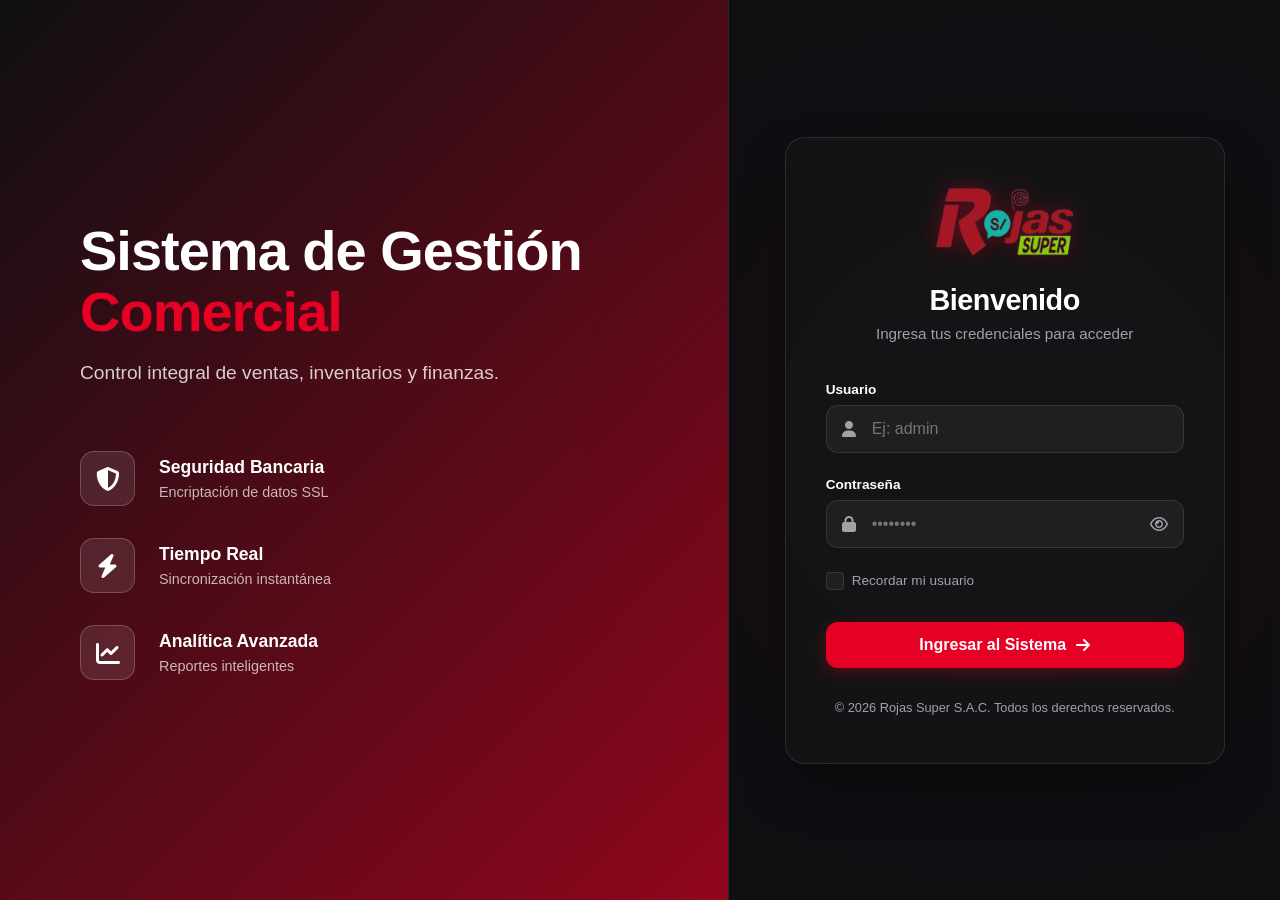
==== html/login.html @ 98aa7dab "etelpraim" ====
<!DOCTYPE html>
<html lang="es">
<head>
    <meta charset="UTF-8">
    <meta name="viewport" content="width=device-width, initial-scale=1.0">
    <link rel="shortcut icon" href="../img/img/LogoYapeRojas.png" type="image/png">
    <title>Acceso Seguro - Rojas Market</title>
    
    <link rel="preconnect" href="https://fonts.googleapis.com">
    <link rel="preconnect" href="https://fonts.gstatic.com" crossorigin>
    <link href="https://fonts.googleapis.com/css2?family=Merriweather:ital,opsz,wght@0,18..144,300..900;1,18..144,300..900&display=swap" rel="stylesheet">
    
    <link rel="stylesheet" href="https://cdnjs.cloudflare.com/ajax/libs/font-awesome/6.4.0/css/all.min.css">
    
    <link rel="stylesheet" href="../css/login.css">
</head>
<body>
    
    <div class="contenedor-login">
        
        <div class="panel-izquierdo">
            <div class="overlay-gradiente"></div>
            
            <div class="contenido-panel-izquierdo">
                <div class="branding">
                    <h1>Sistema de Gestión<br><span>Comercial</span></h1>
                    <p>Control integral de ventas, inventarios y finanzas.</p>
                </div>

                <div class="features-list">
                    <div class="feature">
                        <div class="icon-box"><i class="fas fa-shield-alt"></i></div>
                        <div>
                            <h4>Seguridad Bancaria</h4>
                            <small>Encriptación de datos SSL</small>
                        </div>
                    </div>
                    <div class="feature">
                        <div class="icon-box"><i class="fas fa-bolt"></i></div>
                        <div>
                            <h4>Tiempo Real</h4>
                            <small>Sincronización instantánea</small>
                        </div>
                    </div>
                    <div class="feature">
                        <div class="icon-box"><i class="fas fa-chart-line"></i></div>
                        <div>
                            <h4>Analítica Avanzada</h4>
                            <small>Reportes inteligentes</small>
                        </div>
                    </div>
                </div>
            </div>
        </div>

        <div class="panel-derecho">
            <div class="form-wrapper">
                
                <div class="header-form">
                    <img src="../img/img/LogoYapeRojas.png" class="logo-login" alt="Logo Rojas">
                    <h2>Bienvenido</h2>
                    <p>Ingresa tus credenciales para acceder</p>
                </div>

                <form id="formularioLogin" autocomplete="off">
                    <div class="input-group">
                        <label for="username">Usuario</label>
                        <div class="input-field">
                            <i class="fas fa-user input-icon"></i>
                            <input type="text" id="username" placeholder="Ej: admin" required>
                        </div>
                    </div>

                    <div class="input-group">
                        <label for="password">Contraseña</label>
                        <div class="input-field">
                            <i class="fas fa-lock input-icon"></i>
                            <input type="password" id="password" placeholder="••••••••" required>
                            <i class="far fa-eye toggle-pass" id="btnTogglePass" title="Ver contraseña"></i>
                        </div>
                    </div>
                    
                    <div class="options-login">
                        <label class="remember-me">
                            <input type="checkbox" id="chkRemember">
                            <span class="checkmark"></span>
                            Recordar mi usuario
                        </label>
                    </div>

                    <button type="submit" class="btn-login">
                        <span>Ingresar al Sistema</span>
                        <i class="fas fa-arrow-right"></i>
                    </button>
                </form>

                <div class="footer-form">
                    <p>© 2026 Rojas Super S.A.C. Todos los derechos reservados.</p>
                </div>
                
            </div>
        </div>
        
    </div>

    <script src="../js/login.js"></script>
</body>
</html>
---- css/login.css ----
:root {
    --color-primario: #E60023; /* Rojo característico */
    --color-primario-dark: #cc001f;
    --color-fondo-dark: #0f0f12;
    --color-glass: rgba(20, 20, 23, 0.85); /* Fondo oscuro semitransparente para el form */
    --color-border: rgba(255, 255, 255, 0.1);
    
    --text-main: #ffffff;
    --text-muted: #a1a1aa;
    
    --font-main: "Merriweather Sans", sans-serif !important;
}

* { 
    margin: 0; 
    padding: 0; 
    box-sizing: border-box; 
}

body {
    font-family: var(--font-main);
    background-color: var(--color-fondo-dark);
    height: 100vh;
    width: 100vw;
    display: flex;
    overflow: hidden; /* Evita cualquier barra de desplazamiento */
    /* Quitamos el padding para que ocupe el 100% */
}

/* --- CONTENEDOR PRINCIPAL (100% Pantalla) --- */
.contenedor-login {
    width: 100%;
    height: 100%;
    display: flex;
    /* Sin border-radius, sin box-shadow, ocupa todo */
}

/* =========================================
   PANEL IZQUIERDO (Imagen Full Cover)
   ========================================= */
.panel-izquierdo {
    flex: 1.5; /* Ocupa un poco más de espacio que el formulario */
    position: relative;
    /* REEMPLAZA ESTA URL con tu foto */
    background-image: url('https://images.unsplash.com/photo-1542838132-92c53300491e?q=80&w=1000&auto=format&fit=crop'); 
    background-size: cover;
    background-position: center;
    display: flex;
    flex-direction: column;
    justify-content: center;
    padding: 5rem;
    color: white;
}

/* Capa oscura translúcida encima de la foto (Filtro Rojo/Negro) */
.overlay-gradiente {
    position: absolute;
    top: 0; left: 0; right: 0; bottom: 0;
    background: linear-gradient(135deg, rgba(15, 15, 18, 0.9) 0%, rgba(230, 0, 35, 0.6) 100%);
    z-index: 1;
}

.contenido-panel-izquierdo {
    position: relative;
    z-index: 2; 
}

/* Textos Branding */
.branding h1 {
    font-size: 3.5rem;
    font-weight: 800;
    line-height: 1.1;
    margin-bottom: 1rem;
    letter-spacing: -1px;
}

.branding h1 span {
    color: var(--color-primario); 
}

.branding p {
    font-size: 1.2rem;
    color: rgba(255, 255, 255, 0.8);
    margin-bottom: 4rem;
    max-width: 90%;
    line-height: 1.5;
}

/* Lista de Características */
.features-list {
    display: flex;
    flex-direction: column;
    gap: 2rem;
}

.feature {
    display: flex;
    align-items: center;
    gap: 1.5rem;
}

.icon-box {
    width: 55px;
    height: 55px;
    background: rgba(255, 255, 255, 0.1);
    backdrop-filter: blur(10px);
    border-radius: 14px;
    display: flex;
    align-items: center;
    justify-content: center;
    font-size: 1.5rem;
    color: white;
    border: 1px solid rgba(255, 255, 255, 0.2);
}

.feature h4 {
    font-size: 1.1rem;
    font-weight: 600;
    margin-bottom: 0.3rem;
}

.feature small {
    color: rgba(255, 255, 255, 0.7);
    font-size: 0.9rem;
}

/* =========================================
   PANEL DERECHO (Formulario Dark Mode)
   ========================================= */
.panel-derecho {
    flex: 1.2; /* Aumentamos el flex para que tome más porción de la pantalla */
    min-width: 500px; 
    max-width: 600px; 
    padding: 3rem;
    display: flex;
    align-items: center;
    justify-content: center;
    background-color: var(--color-fondo-dark); 
    position: relative;
    border-left: 1px solid var(--color-border);
}

.panel-derecho::before {
    content: '';
    position: absolute;
    top: 50%; left: 50%;
    transform: translate(-50%, -50%);
    width: 300px; height: 300px;
    background: var(--color-primario);
    border-radius: 50%;
    filter: blur(150px);
    opacity: 0.15;
    pointer-events: none;
}

.form-wrapper {
    width: 100%;
    max-width: 440px; /* Ensanchamos el cuadro negro de cristal (antes 380) */
    position: relative;
    z-index: 2;
    background: var(--color-glass);
    padding: 3rem 2.5rem; /* Más espacio interno (arriba/abajo y a los lados) */
    border-radius: 20px;
    border: 1px solid var(--color-border);
    box-shadow: 0 25px 50px -12px rgba(0, 0, 0, 0.5);
}

/* Cabecera Form */
.header-form {
    text-align: center;
    margin-bottom: 2.5rem;
}

.logo-login {
    height: 70px;
    width: auto;
    margin-bottom: 1.5rem;
    filter: drop-shadow(0 0 10px rgba(230, 0, 35, 0.4));
}

.header-form h2 {
    font-size: 1.8rem;
    font-weight: 800;
    color: var(--text-main);
    letter-spacing: -0.5px;
    margin-bottom: 0.5rem;
}

.header-form p {
    color: var(--text-muted);
    font-size: 0.95rem;
}

/* Inputs Estilo Dark */
.input-group {
    margin-bottom: 1.5rem;
}

.input-group label {
    display: block;
    font-size: 0.85rem;
    font-weight: 600;
    color: var(--text-main); 
    margin-bottom: 0.5rem;
}

.input-field {
    position: relative;
    display: flex;
    align-items: center;
}

.input-icon {
    position: absolute;
    left: 16px;
    color: var(--text-muted);
    font-size: 1rem;
    transition: color 0.3s;
}

.input-field input {
    width: 100%;
    background-color: rgba(255, 255, 255, 0.05); 
    border: 1px solid var(--color-border);
    padding: 14px 40px 14px 45px;
    border-radius: 12px;
    color: var(--text-main); 
    font-size: 1rem;
    font-family: var(--font-main);
    outline: none;
    transition: all 0.3s ease;
}

/* Focus de los inputs */
.input-field input:focus {
    background-color: rgba(255, 255, 255, 0.08);
    border-color: var(--color-primario);
    box-shadow: 0 0 0 4px rgba(230, 0, 35, 0.15);
}

.input-field input:focus + .input-icon {
    color: var(--color-primario);
}

/* Icono Ojo */
.toggle-pass {
    position: absolute;
    right: 16px;
    color: var(--text-muted);
    cursor: pointer;
    font-size: 1rem;
    transition: color 0.3s;
}

.toggle-pass:hover { color: var(--text-main); }


/* Checkbox Recordar (Dark Mode) */
.options-login {
    display: flex;
    justify-content: flex-start;
    align-items: center;
    margin-bottom: 2rem;
}

.remember-me {
    display: flex;
    align-items: center;
    gap: 8px;
    font-size: 0.85rem;
    color: var(--text-muted);
    font-weight: 500;
    cursor: pointer;
    user-select: none;
    transition: color 0.3s;
}

.remember-me:hover {
    color: var(--text-main);
}

.remember-me input {
    position: absolute;
    opacity: 0;
    cursor: pointer;
    height: 0; width: 0;
}

.checkmark {
    height: 18px; width: 18px;
    background-color: rgba(255, 255, 255, 0.05);
    border: 1px solid var(--color-border);
    border-radius: 4px;
    position: relative;
    transition: all 0.2s ease;
}

.remember-me input:checked ~ .checkmark {
    background-color: var(--color-primario);
    border-color: var(--color-primario);
}

.checkmark:after {
    content: "";
    position: absolute;
    display: none;
    left: 5px; top: 2px;
    width: 4px; height: 8px;
    border: solid white;
    border-width: 0 2px 2px 0;
    transform: rotate(45deg);
}

.remember-me input:checked ~ .checkmark:after { display: block; }


/* Botón Ingresar */
.btn-login {
    width: 100%;
    padding: 14px;
    background-color: var(--color-primario);
    color: white;
    border: none;
    border-radius: 12px;
    font-size: 1rem;
    font-weight: 600;
    font-family: var(--font-main);
    cursor: pointer;
    display: flex;
    justify-content: center;
    align-items: center;
    gap: 10px;
    box-shadow: 0 4px 15px rgba(230, 0, 35, 0.3);
    transition: all 0.3s ease;
}

.btn-login:hover {
    background-color: var(--color-primario-dark);
    transform: translateY(-2px);
    box-shadow: 0 8px 20px rgba(230, 0, 35, 0.4);
}

.btn-login:active { transform: translateY(0); }

/* Footer */
.footer-form {
    margin-top: 2rem;
    text-align: center;
    width: 100%;
}

.footer-form p {
    font-size: 0.8rem;
    color: var(--text-muted);
}

/* =========================================
   RESPONSIVE MÓVIL
   ========================================= */
@media (max-width: 900px) {
    .contenedor-login {
        flex-direction: column;
    }
    
    .panel-izquierdo {
        display: none; /* Ocultamos la foto en celulares */
    }

    .panel-derecho {
        flex: 1;
        width: 100%;
        max-width: 100%;
        min-width: 100%;
        border-left: none;
    }
    
    .form-wrapper {
        box-shadow: none;
        border: none;
        background: transparent;
        padding: 1rem;
    }
}
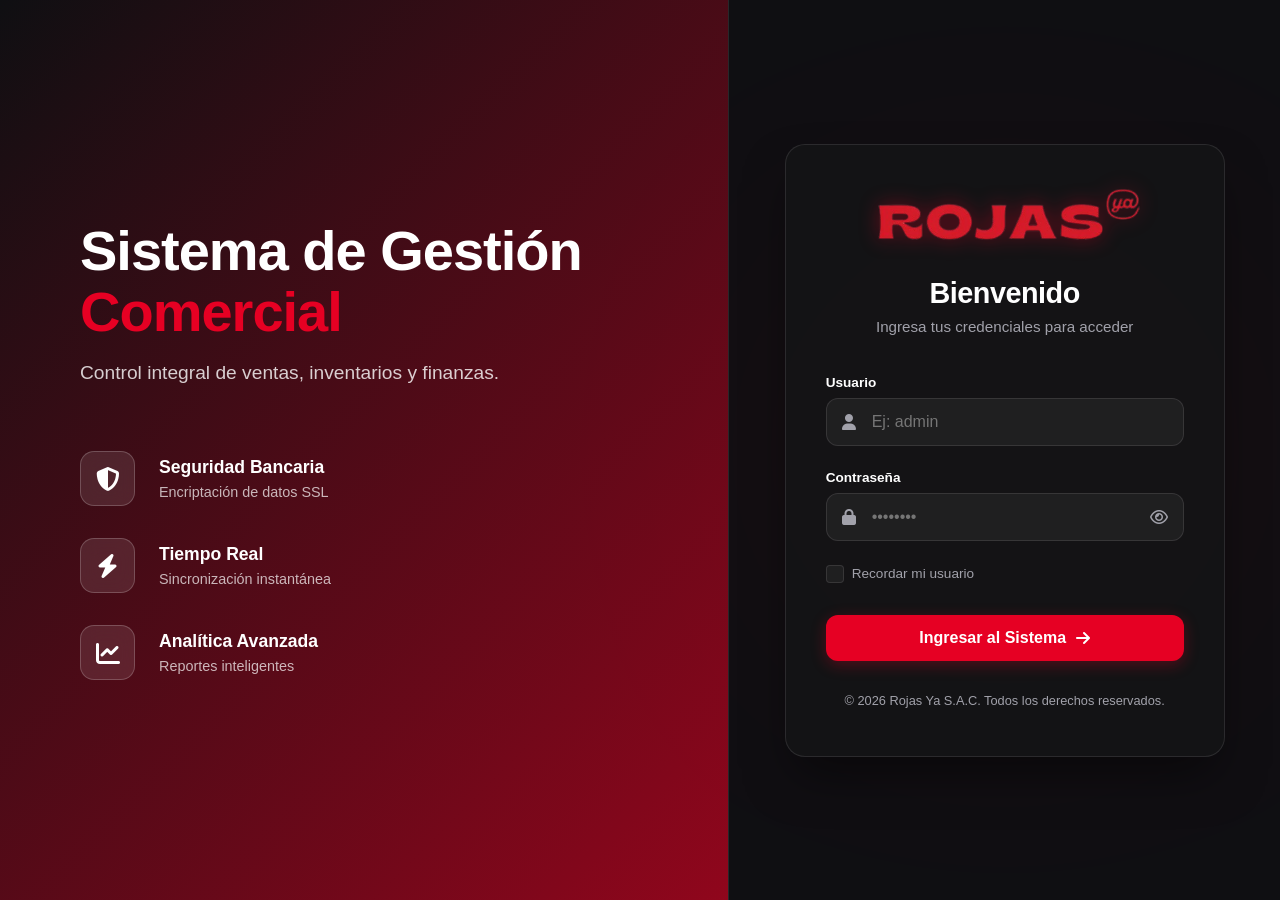
==== commit 82d3a9fb: "cambio crack" ====
--- a/html/login.html
+++ b/html/login.html
@@ -3,8 +3,8 @@
 <head>
     <meta charset="UTF-8">
     <meta name="viewport" content="width=device-width, initial-scale=1.0">
-    <link rel="shortcut icon" href="../img/img/LogoYapeRojas.png" type="image/png">
-    <title>Acceso Seguro - Rojas Market</title>
+    <link rel="shortcut icon" href="/img/img/logorojasya2.png" type="image/png">
+    <title>Acceso Seguro - Rojas Ya</title>
     
     <link rel="preconnect" href="https://fonts.googleapis.com">
     <link rel="preconnect" href="https://fonts.gstatic.com" crossorigin>
@@ -12,7 +12,7 @@
     
     <link rel="stylesheet" href="https://cdnjs.cloudflare.com/ajax/libs/font-awesome/6.4.0/css/all.min.css">
     
-    <link rel="stylesheet" href="../css/login.css">
+    <link rel="stylesheet" href="/css/login.css">
 </head>
 <body>
     
@@ -57,7 +57,7 @@
             <div class="form-wrapper">
                 
                 <div class="header-form">
-                    <img src="../img/img/LogoYapeRojas.png" class="logo-login" alt="Logo Rojas">
+                    <img src="/img/img/logorojasya2.png" class="logo-login" alt="Logo Rojas Ya">
                     <h2>Bienvenido</h2>
                     <p>Ingresa tus credenciales para acceder</p>
                 </div>
@@ -95,7 +95,7 @@
                 </form>
 
                 <div class="footer-form">
-                    <p>© 2026 Rojas Super S.A.C. Todos los derechos reservados.</p>
+                    <p>© 2026 Rojas Ya S.A.C. Todos los derechos reservados.</p>
                 </div>
                 
             </div>
@@ -103,6 +103,6 @@
         
     </div>
 
-    <script src="../js/login.js"></script>
+    <script src="/js/login.js"></script>
 </body>
 </html>
--- a/css/login.css
+++ b/css/login.css
@@ -172,9 +172,11 @@
 }
 
 .logo-login {
-    height: 70px;
+    height: 15rem; 
     width: auto;
-    margin-bottom: 1.5rem;
+    margin-left: -2rem;
+    margin-bottom: -4rem; 
+    margin-top: -6rem;
     filter: drop-shadow(0 0 10px rgba(230, 0, 35, 0.4));
 }
 
